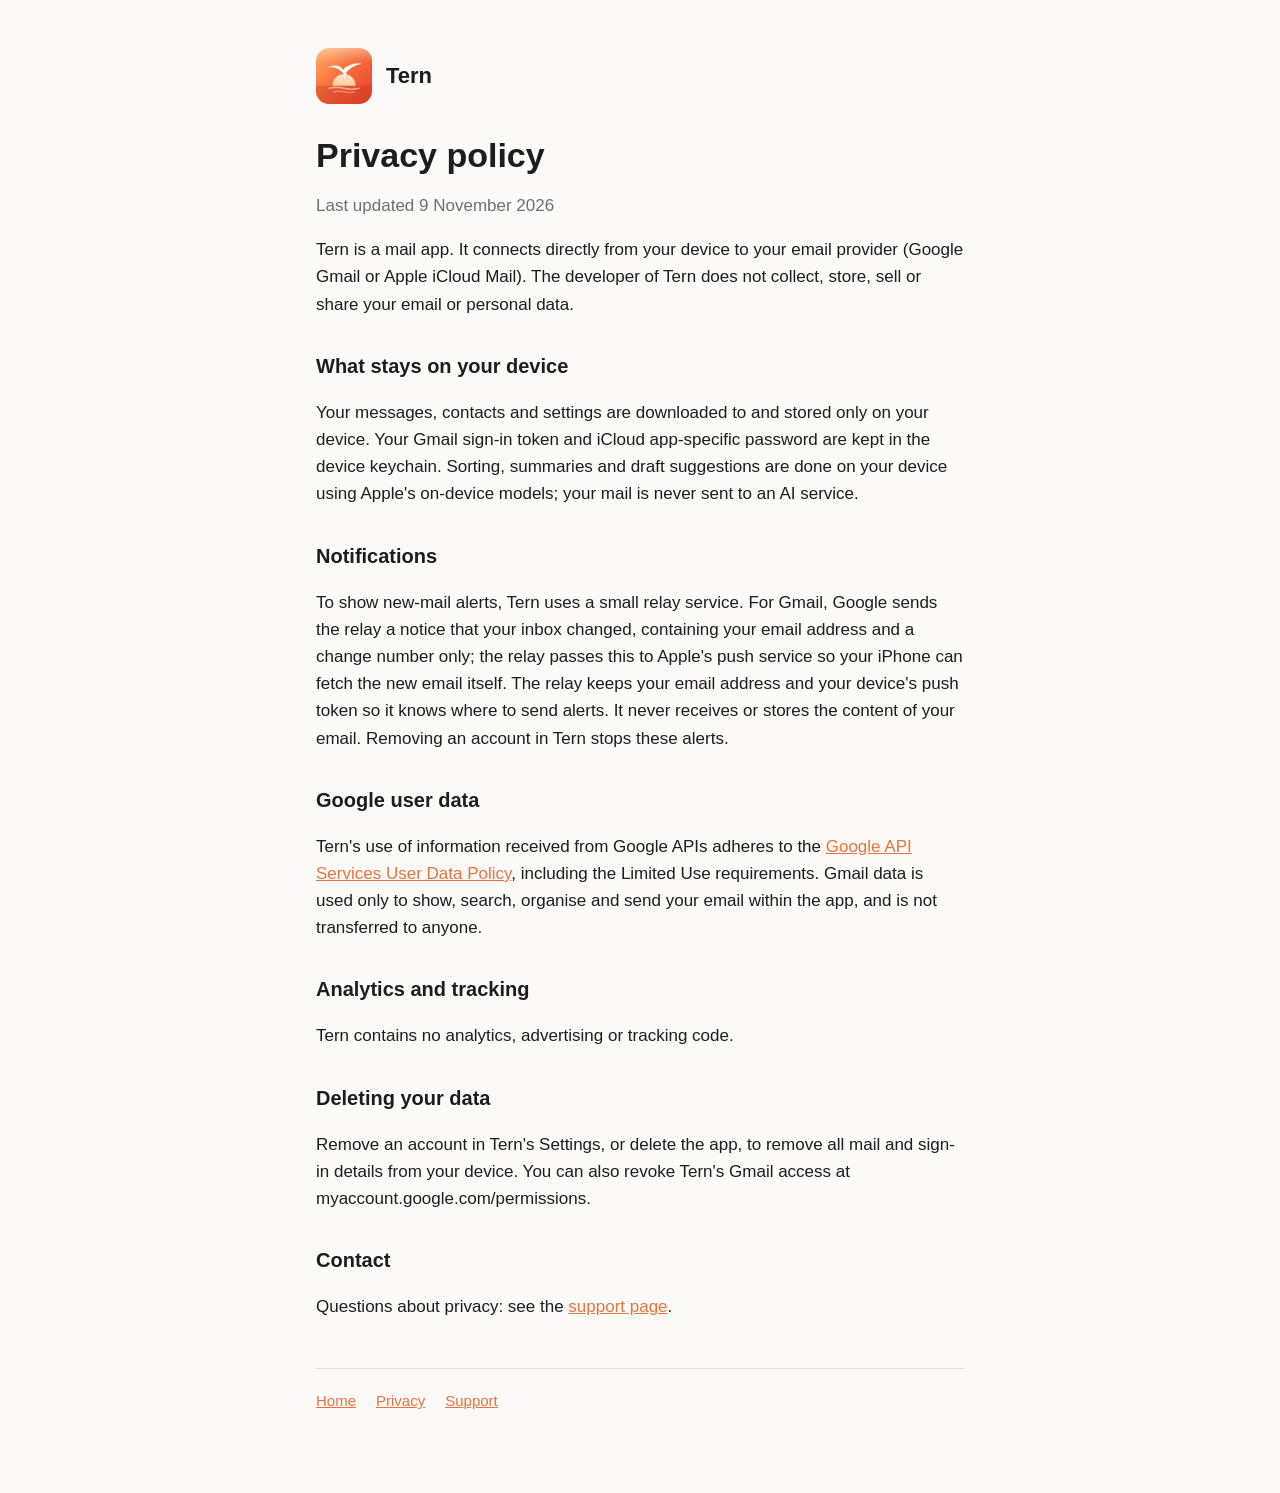
==== privacy.html @ 9106a0fc "Tern website: home, privacy, support Co-Authored-By: Claude Opus 5.5 <noreply@anthropic.com>" ====
<!doctype html><html lang="en"><head><meta charset="utf-8"><meta name="viewport" content="width=device-width,initial-scale=1"><link rel="stylesheet" href="style.css"><link rel="icon" href="icon.png"><title>Tern Privacy</title></head><body><main><header><img src="icon.png" alt=""><a href="./">Tern</a></header>
<h1>Privacy policy</h1><p class="muted">Last updated 9 November 2026</p>
<p>Tern is a mail app. It connects directly from your device to your email provider (Google Gmail or Apple iCloud Mail). The developer of Tern does not collect, store, sell or share your email or personal data.</p>
<h2>What stays on your device</h2>
<p>Your messages, contacts and settings are downloaded to and stored only on your device. Your Gmail sign-in token and iCloud app-specific password are kept in the device keychain. Sorting, summaries and draft suggestions are done on your device using Apple's on-device models; your mail is never sent to an AI service.</p>
<h2>Notifications</h2>
<p>To show new-mail alerts, Tern uses a small relay service. For Gmail, Google sends the relay a notice that your inbox changed, containing your email address and a change number only; the relay passes this to Apple's push service so your iPhone can fetch the new email itself. The relay keeps your email address and your device's push token so it knows where to send alerts. It never receives or stores the content of your email. Removing an account in Tern stops these alerts.</p>
<h2>Google user data</h2>
<p>Tern's use of information received from Google APIs adheres to the <a href="https://developers.google.com/terms/api-services-user-data-policy">Google API Services User Data Policy</a>, including the Limited Use requirements. Gmail data is used only to show, search, organise and send your email within the app, and is not transferred to anyone.</p>
<h2>Analytics and tracking</h2><p>Tern contains no analytics, advertising or tracking code.</p>
<h2>Deleting your data</h2>
<p>Remove an account in Tern's Settings, or delete the app, to remove all mail and sign-in details from your device. You can also revoke Tern's Gmail access at myaccount.google.com/permissions.</p>
<h2>Contact</h2><p>Questions about privacy: see the <a href="support.html">support page</a>.</p>
<nav><a href="./">Home</a><a href="privacy.html">Privacy</a><a href="support.html">Support</a></nav></main></body></html>
---- style.css ----
:root{--bg:#fbfaf8;--fg:#1d1d1f;--muted:#6e6e73;--accent:#e8743b;--line:#e5e2dd}
@media (prefers-color-scheme:dark){:root{--bg:#111113;--fg:#f5f5f7;--muted:#a1a1a6;--line:#2c2c30}}
*{box-sizing:border-box}body{margin:0;background:var(--bg);color:var(--fg);font:17px/1.6 -apple-system,BlinkMacSystemFont,"Segoe UI",sans-serif}
main{max-width:680px;margin:0 auto;padding:48px 16px 80px}a{color:var(--accent)}
header{display:flex;align-items:center;gap:14px;margin-bottom:32px}header img{width:56px;height:56px;border-radius:13px}
header a{color:inherit;text-decoration:none;font-weight:700;font-size:22px}
h1{font-size:34px;line-height:1.15;margin:0 0 12px}h2{font-size:20px;margin:32px 0 6px}.muted{color:var(--muted)}
nav{margin-top:48px;padding-top:20px;border-top:1px solid var(--line);display:flex;gap:20px;font-size:15px}
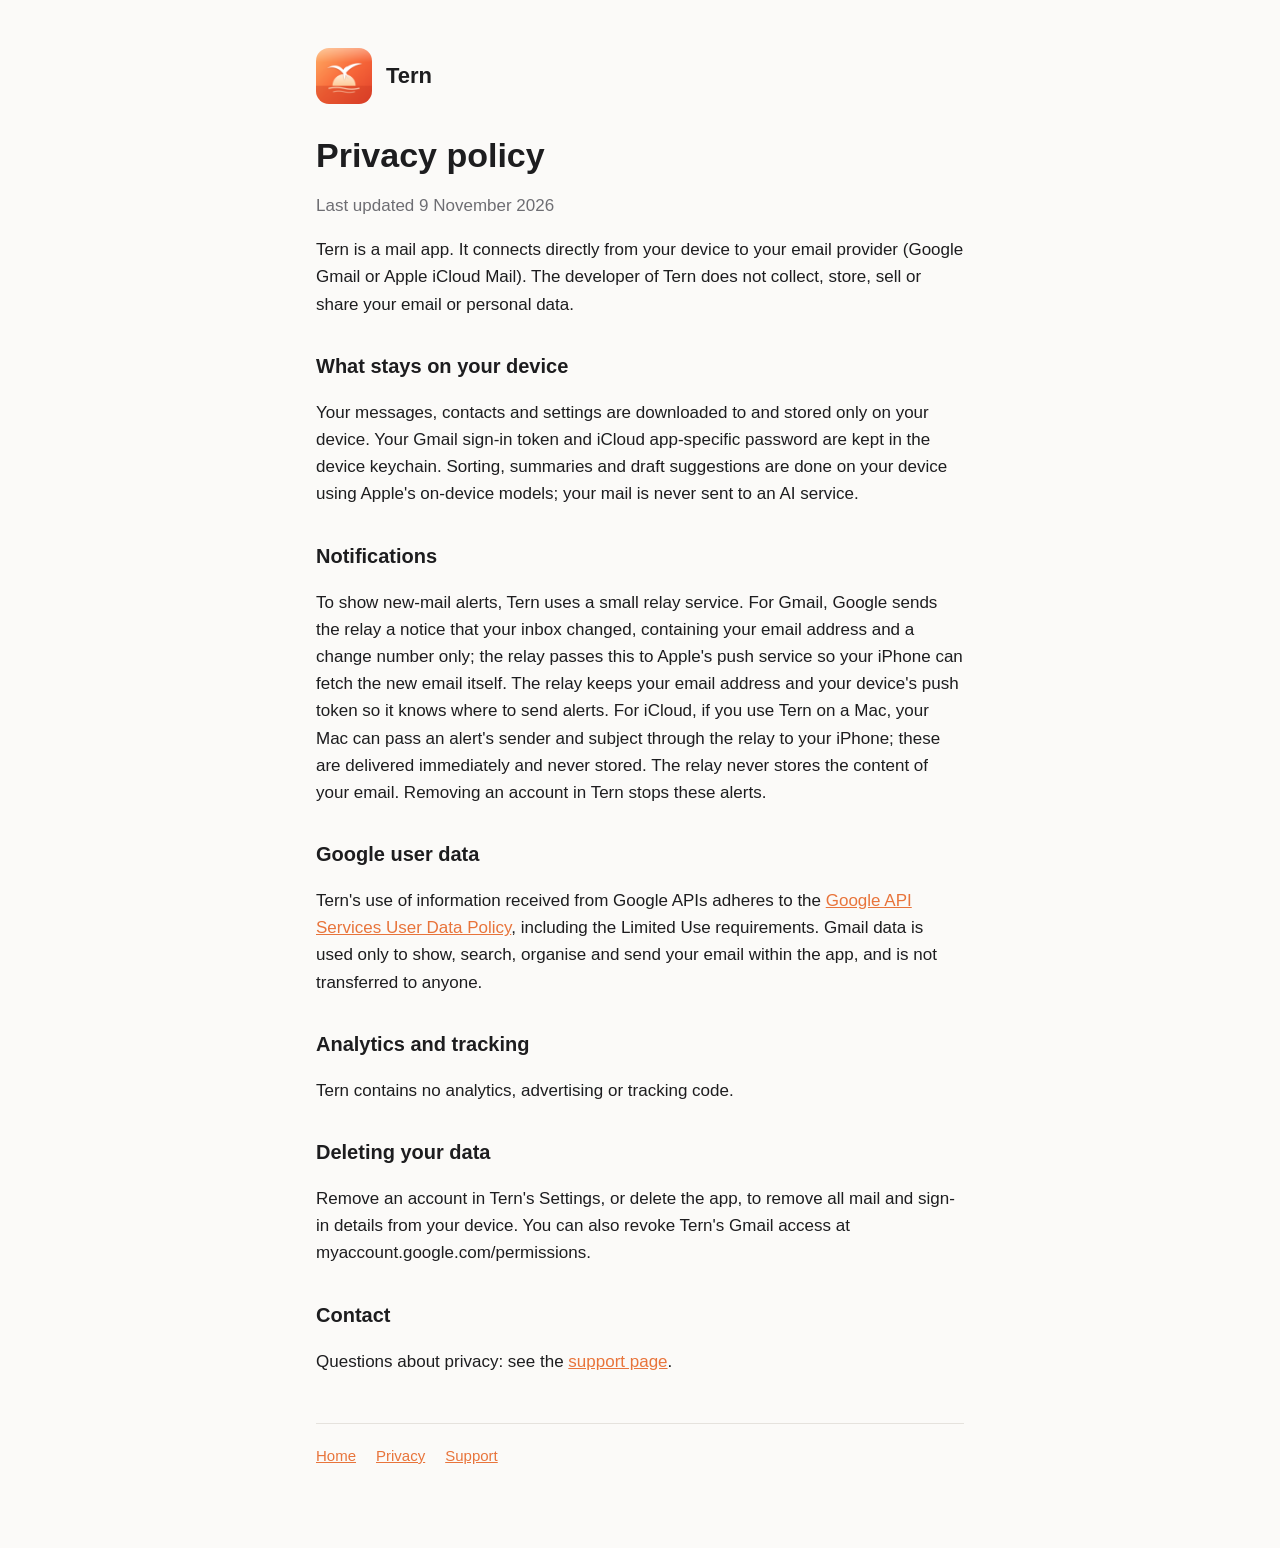
==== commit e403747a: "Privacy: describe iCloud alerts from the Mac accurately Co-Authored-By: Claude Opus 5.5 <noreply@ant" ====
--- a/privacy.html
+++ b/privacy.html
@@ -4,7 +4,7 @@
 <h2>What stays on your device</h2>
 <p>Your messages, contacts and settings are downloaded to and stored only on your device. Your Gmail sign-in token and iCloud app-specific password are kept in the device keychain. Sorting, summaries and draft suggestions are done on your device using Apple's on-device models; your mail is never sent to an AI service.</p>
 <h2>Notifications</h2>
-<p>To show new-mail alerts, Tern uses a small relay service. For Gmail, Google sends the relay a notice that your inbox changed, containing your email address and a change number only; the relay passes this to Apple's push service so your iPhone can fetch the new email itself. The relay keeps your email address and your device's push token so it knows where to send alerts. It never receives or stores the content of your email. Removing an account in Tern stops these alerts.</p>
+<p>To show new-mail alerts, Tern uses a small relay service. For Gmail, Google sends the relay a notice that your inbox changed, containing your email address and a change number only; the relay passes this to Apple's push service so your iPhone can fetch the new email itself. The relay keeps your email address and your device's push token so it knows where to send alerts. For iCloud, if you use Tern on a Mac, your Mac can pass an alert's sender and subject through the relay to your iPhone; these are delivered immediately and never stored. The relay never stores the content of your email. Removing an account in Tern stops these alerts.</p>
 <h2>Google user data</h2>
 <p>Tern's use of information received from Google APIs adheres to the <a href="https://developers.google.com/terms/api-services-user-data-policy">Google API Services User Data Policy</a>, including the Limited Use requirements. Gmail data is used only to show, search, organise and send your email within the app, and is not transferred to anyone.</p>
 <h2>Analytics and tracking</h2><p>Tern contains no analytics, advertising or tracking code.</p>
